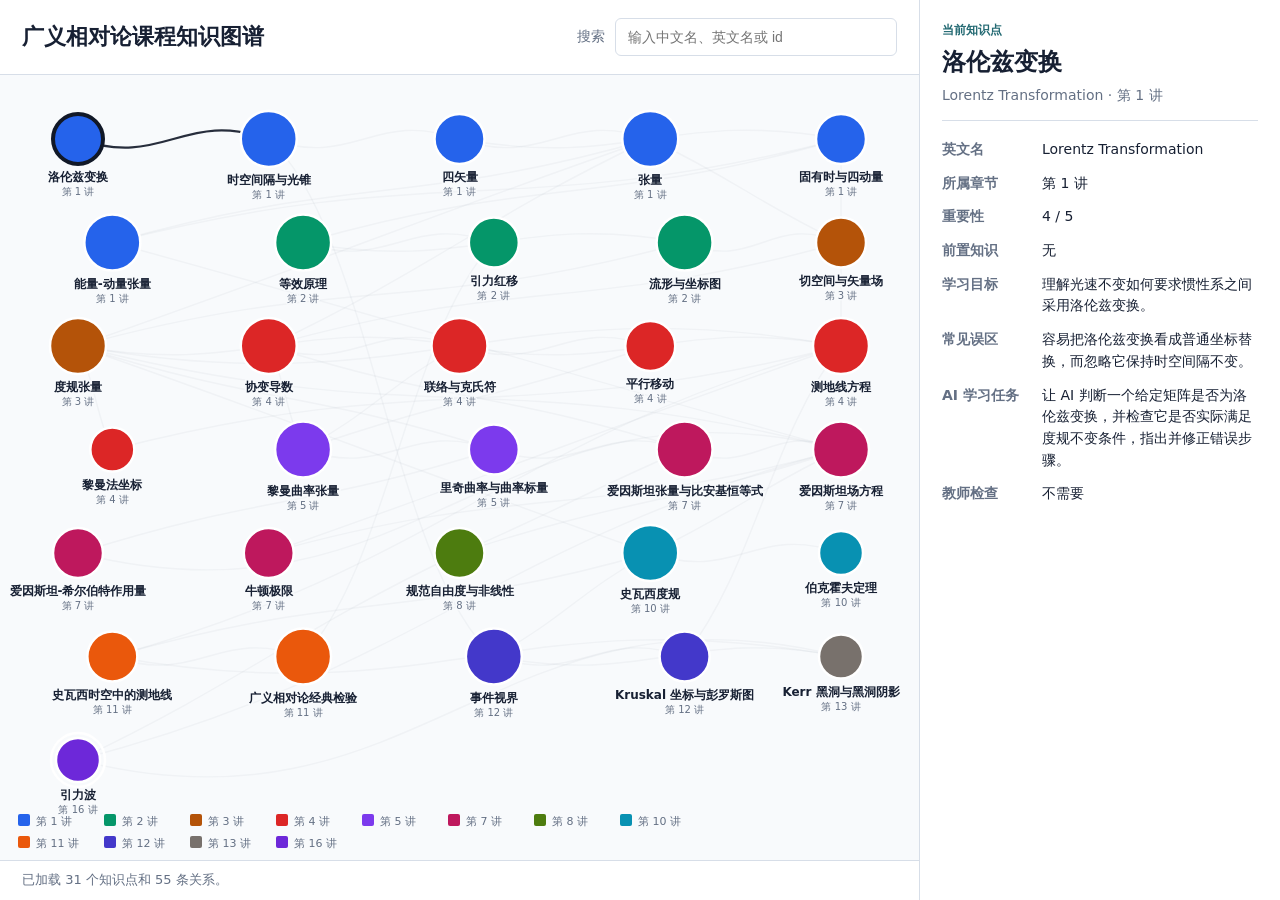
==== index.html @ 86c3b04b "Publish GR knowledge graph" ====
<!doctype html>
<html lang="zh-CN">
  <head>
    <meta charset="utf-8">
    <meta name="viewport" content="width=device-width, initial-scale=1">
    <meta http-equiv="refresh" content="0; url=app/">
    <title>广义相对论课程知识图谱</title>
  </head>
  <body>
    <p><a href="app/">打开广义相对论课程知识图谱</a></p>
  </body>
</html>
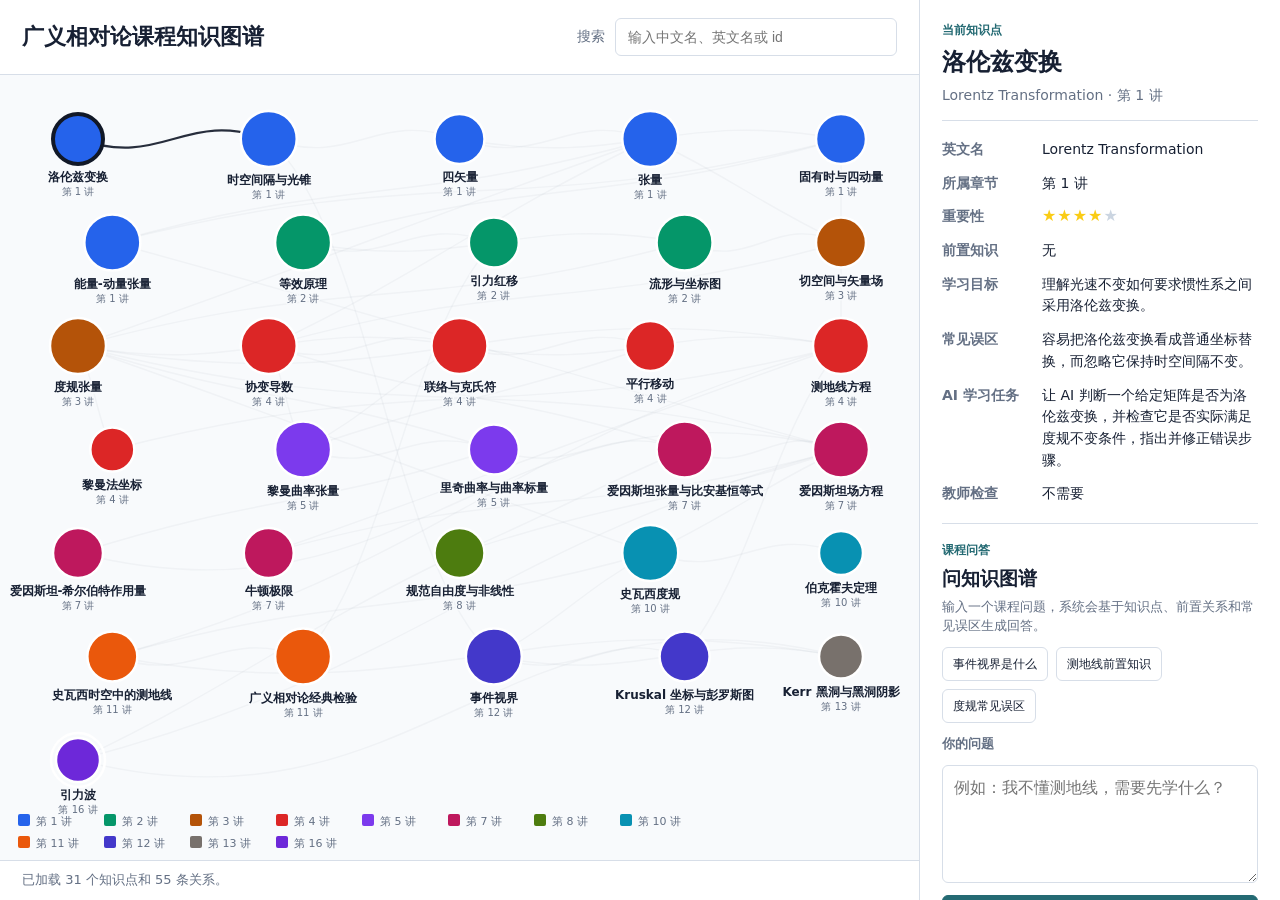
==== commit 73b8fd7e: "Add files via upload" ====
--- a/index.html
+++ b/index.html
@@ -3,10 +3,10 @@
   <head>
     <meta charset="utf-8">
     <meta name="viewport" content="width=device-width, initial-scale=1">
-    <meta http-equiv="refresh" content="0; url=app/">
+    <meta http-equiv="refresh" content="0; url=app/index.html">
     <title>广义相对论课程知识图谱</title>
   </head>
   <body>
-    <p><a href="app/">打开广义相对论课程知识图谱</a></p>
+    <p><a href="app/index.html">打开广义相对论课程知识图谱</a></p>
   </body>
 </html>
